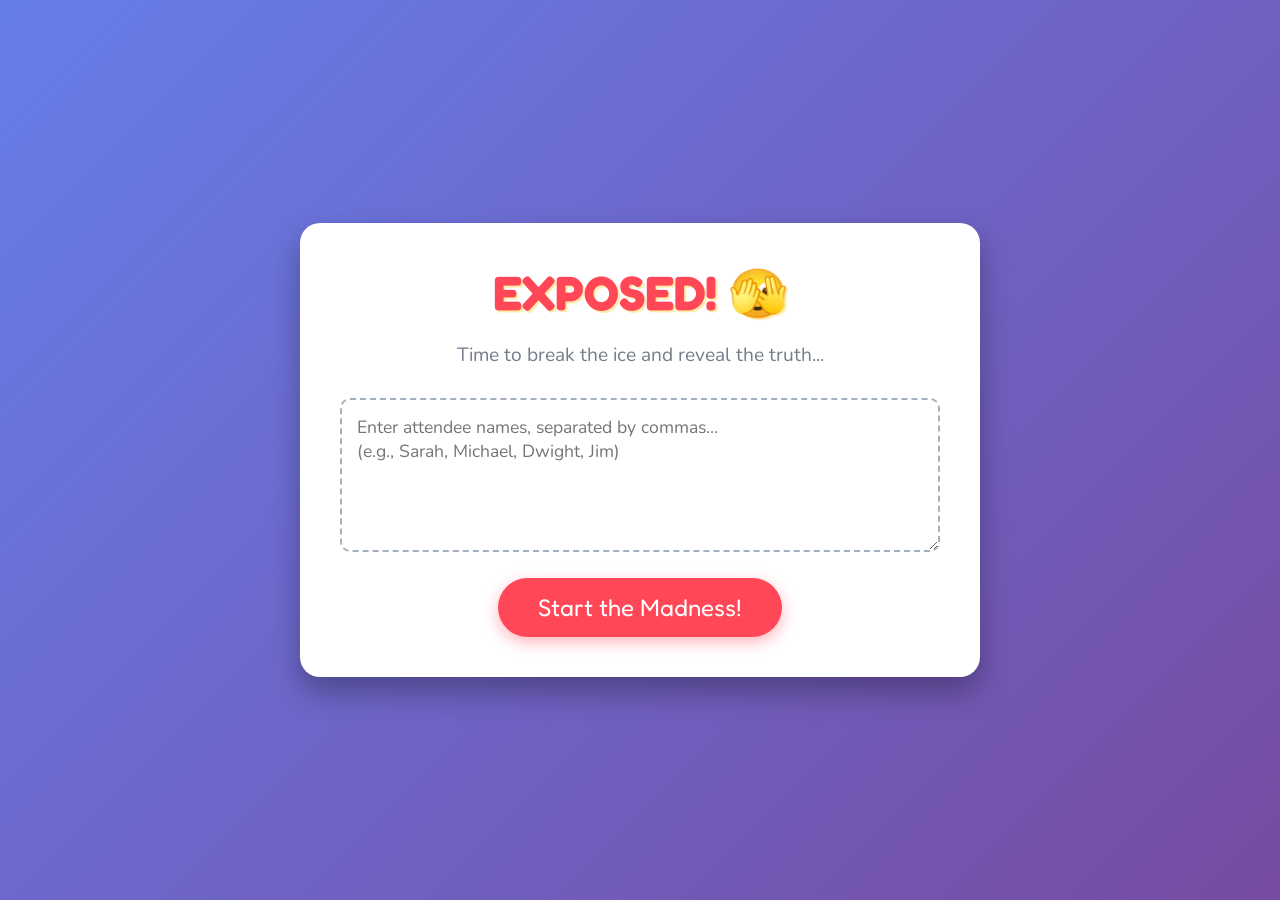
==== exposed.html @ b105b97d "Make games hub the GitHub Pages homepage. Rename the Exposed game to exposed.html and promote the hu" ====
<!DOCTYPE html>
<html lang="en">
<head>
    <meta charset="UTF-8">
    <meta name="viewport" content="width=device-width, initial-scale=1.0">
    <title>Exposed! 🫣</title>
    <style>
        @import url('https://fonts.googleapis.com/css2?family=Fredoka+One&family=Nunito:wght@400;700&display=swap');

        body {
            margin: 0;
            padding: 0;
            font-family: 'Nunito', sans-serif;
            background: linear-gradient(135deg, #667eea 0%, #764ba2 100%);
            color: #333;
            display: flex;
            justify-content: center;
            align-items: center;
            min-height: 100vh;
        }

        .container {
            background: #ffffff;
            width: 90%;
            max-width: 600px;
            padding: 40px;
            border-radius: 20px;
            box-shadow: 0 15px 30px rgba(0,0,0,0.3);
            text-align: center;
            position: relative;
            overflow: hidden;
        }

        h1 {
            font-family: 'Fredoka One', cursive;
            color: #ff4757;
            font-size: 3rem;
            margin-top: 0;
            margin-bottom: 10px;
            text-shadow: 2px 2px 0px #ffeaa7;
        }

        p.subtitle {
            font-size: 1.2rem;
            color: #747d8c;
            margin-bottom: 30px;
        }

        textarea {
            width: 100%;
            padding: 15px;
            border: 2px dashed #a4b0be;
            border-radius: 10px;
            font-size: 1.1rem;
            font-family: 'Nunito', sans-serif;
            box-sizing: border-box;
            resize: vertical;
            transition: border-color 0.3s;
        }

        textarea:focus {
            outline: none;
            border-color: #ff4757;
        }

        button {
            background: #ff4757;
            color: white;
            border: none;
            padding: 15px 40px;
            font-size: 1.5rem;
            font-family: 'Fredoka One', cursive;
            border-radius: 50px;
            cursor: pointer;
            box-shadow: 0 5px 15px rgba(255, 71, 87, 0.4);
            transition: transform 0.2s, background 0.2s;
            margin-top: 20px;
        }

        button:hover {
            transform: scale(1.05) translateY(-3px);
            background: #ff6b81;
        }

        button:active {
            transform: scale(0.95) translateY(0);
        }

        /* Screens */
        #game-screen, #end-screen {
            display: none;
        }

        /* Game Elements */
        .player-reveal {
            font-size: 1.2rem;
            font-weight: bold;
            color: #747d8c;
            text-transform: uppercase;
            letter-spacing: 2px;
        }

        #current-player {
            font-family: 'Fredoka One', cursive;
            font-size: 3.5rem;
            color: #3742fa;
            margin: 10px 0;
            animation: popIn 0.5s cubic-bezier(0.175, 0.885, 0.32, 1.275);
        }

        .question-box {
            background: #f1f2f6;
            padding: 30px;
            border-radius: 15px;
            font-size: 1.5rem;
            font-weight: 700;
            margin: 30px 0;
            border-left: 8px solid #ffa502;
            animation: slideUp 0.5s ease;
        }

        /* Animations */
        @keyframes popIn {
            0% { transform: scale(0.5); opacity: 0; }
            100% { transform: scale(1); opacity: 1; }
        }

        @keyframes slideUp {
            0% { transform: translateY(20px); opacity: 0; }
            100% { transform: translateY(0); opacity: 1; }
        }

    </style>
</head>
<body>

    <div class="container">
        <h1>EXPOSED! 🫣</h1>
        <p class="subtitle">Time to break the ice and reveal the truth...</p>
        
        <div id="setup-screen">
            <textarea id="player-input" rows="5" placeholder="Enter attendee names, separated by commas...&#10;(e.g., Sarah, Michael, Dwight, Jim)"></textarea>
            <br>
            <button onclick="startGame()">Start the Madness!</button>
        </div>

        <div id="game-screen">
            <div class="player-reveal">The spotlight is on...</div>
            <div id="current-player">???</div>
            <div class="question-box" id="current-question">
                Get ready for the first question!
            </div>
            <button onclick="nextVictim()">Next Victim 🎲</button>
        </div>

        <div id="end-screen">
            <div id="current-player" style="color: #2ed573;">That's Everyone!</div>
            <p class="subtitle">There are no more secrets left to expose.</p>
            <button onclick="resetGame()">Play Again</button>
        </div>
    </div>

    <script>
        // The Vault of Questions
        
        const questionsPool = [
            "What is your secret embarrassing movie love?",
            "What is the most embarrassing song you secretly jam out to?",
            "What is the weirdest thing you've ever eaten?",
            "If you had to wear a warning label, what would yours say?",
            "What is your most irrational fear?",
            "What was your worst fashion phase?",
            "If you were a potato, how would you like to be cooked?",
            "What's a weird habit you have when you're alone?",
            "Have you ever blamed a fart on a pet (or someone else)? Be honest.",
            "What is the most ridiculous thing you believed as a kid?",
            "If someone narrated your life, who would you want it to be?",
            "What's the most embarrassing thing you've done on a Zoom call?",
            "If you could only eat one food for the rest of your life, what is it?",
            "What's a reality TV show you would absolutely dominate?",
            "What is the weirdest thing you've ever bought online late at night?",
            "What is your most controversial food opinion? (e.g., pineapple belongs on pizza)",
            "If your internet history from today was exposed, what's the weirdest thing you Googled? (make it safe for work)",
            "Have you ever accidentally sent a text to the wrong person? What did it say?",
            "If you were an to be in a Guinness World Records , what would your highly specific achievement be?",
            "If you had a theme song that played every time you entered a room, what would it be?",
            "Which fictional character do you relate to on a slightly embarrassing level?",
            "What is the weirdest nickname you’ve ever been given?",
            "What's a popular trend you completely fell for that makes you cringe now?",
            "If you had to survive a zombie apocalypse using only three items, what are they?",
            "What is the absolute worst haircut you've ever had?",
            "If you had to give a 10-minute presentation with zero preparation, what niche topic would it be on?",
            "What is a supposedly 'fun' activity that you secretly absolutely despise?"
        ];

        let players = [];
        let availableQuestions = [];

        function startGame() {
            const input = document.getElementById('player-input').value;
            // Split by comma, trim whitespace, and remove empty entries
            players = input.split(',').map(name => name.trim()).filter(name => name !== "");

            if (players.length === 0) {
                alert("You need to enter at least one victim... I mean, player!");
                return;
            }

            // Shuffle players so the order is random
            players = shuffleArray(players);
            // Copy the questions pool so we can remove them as they are asked
            availableQuestions = [...questionsPool]; 

            document.getElementById('setup-screen').style.display = 'none';
            document.getElementById('game-screen').style.display = 'block';
            
            nextVictim();
        }

        function nextVictim() {
            if (players.length === 0) {
                document.getElementById('game-screen').style.display = 'none';
                document.getElementById('end-screen').style.display = 'block';
                return;
            }

            // Get next player and remove them from the array
            const player = players.pop();

            // Refill questions if we run out before players
            if (availableQuestions.length === 0) {
                availableQuestions = [...questionsPool];
            }

            // Get a random question and remove it from the available pool
            const questionIndex = Math.floor(Math.random() * availableQuestions.length);
            const question = availableQuestions.splice(questionIndex, 1)[0];

            // Update UI
            const playerEl = document.getElementById('current-player');
            const questionEl = document.getElementById('current-question');
            
            // Little trick to re-trigger CSS animations
            playerEl.style.animation = 'none';
            questionEl.style.animation = 'none';
            setTimeout(() => {
                playerEl.innerText = player;
                questionEl.innerText = question;
                playerEl.style.animation = 'popIn 0.5s cubic-bezier(0.175, 0.885, 0.32, 1.275)';
                questionEl.style.animation = 'slideUp 0.5s ease';
            }, 10);
        }

        function resetGame() {
            document.getElementById('end-screen').style.display = 'none';
            document.getElementById('setup-screen').style.display = 'block';
            document.getElementById('player-input').value = '';
        }

        // Helper function to shuffle an array (Fisher-Yates shuffle)
        function shuffleArray(array) {
            for (let i = array.length - 1; i > 0; i--) {
                const j = Math.floor(Math.random() * (i + 1));
                [array[i], array[j]] = [array[j], array[i]];
            }
            return array;
        }
    </script>
</body>
</html>
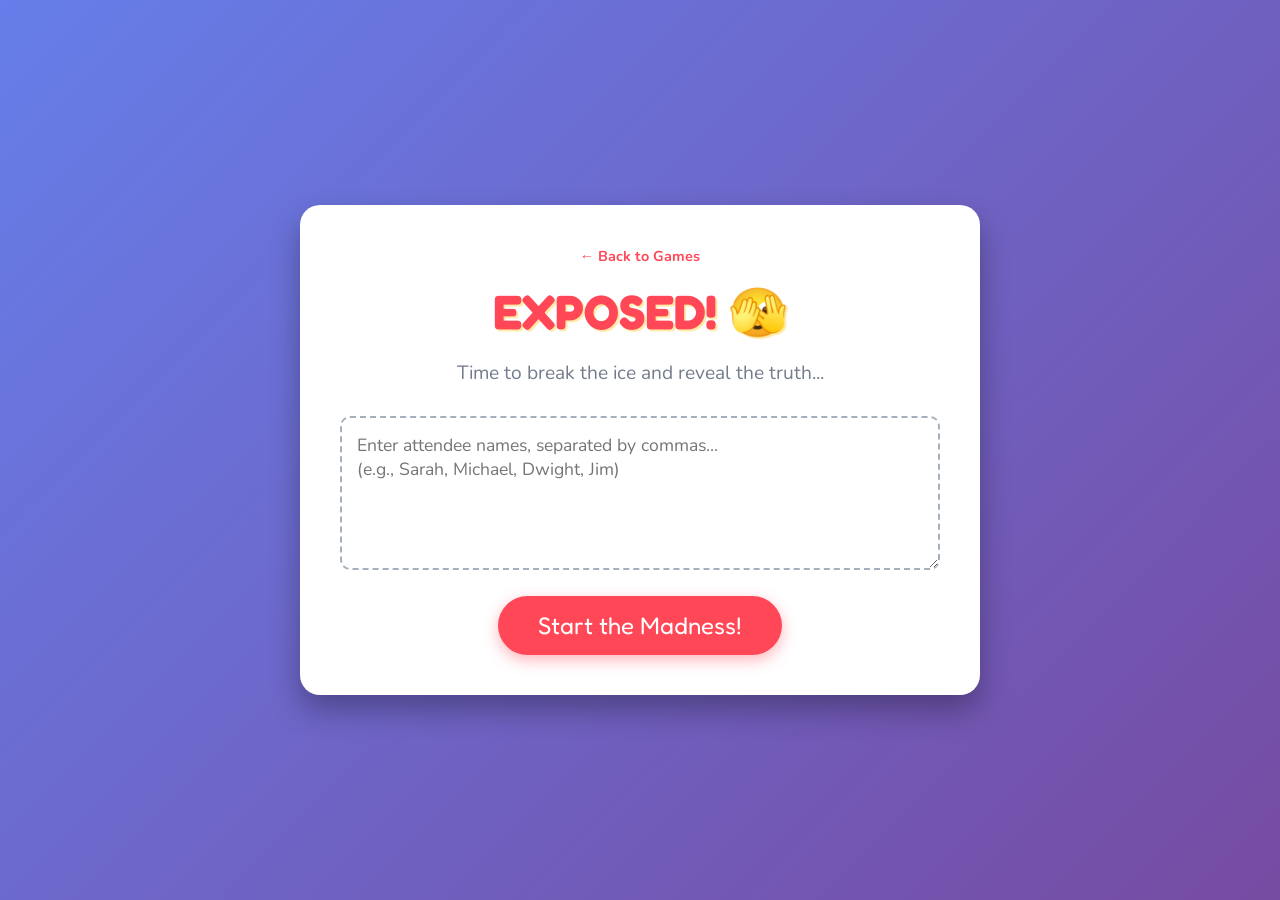
==== commit 2cfeae84: "Fix game navigation links after homepage rename. Point back links to index.html and the Exposed tile" ====
--- a/exposed.html
+++ b/exposed.html
@@ -130,11 +130,23 @@
             100% { transform: translateY(0); opacity: 1; }
         }
 
+        .back-link {
+            display: inline-block;
+            margin-bottom: 16px;
+            color: #ff4757;
+            text-decoration: none;
+            font-weight: 700;
+            font-size: 0.9rem;
+        }
+
+        .back-link:hover { text-decoration: underline; }
+
     </style>
 </head>
 <body>
 
     <div class="container">
+        <a class="back-link" href="index.html">← Back to Games</a>
         <h1>EXPOSED! 🫣</h1>
         <p class="subtitle">Time to break the ice and reveal the truth...</p>
         
